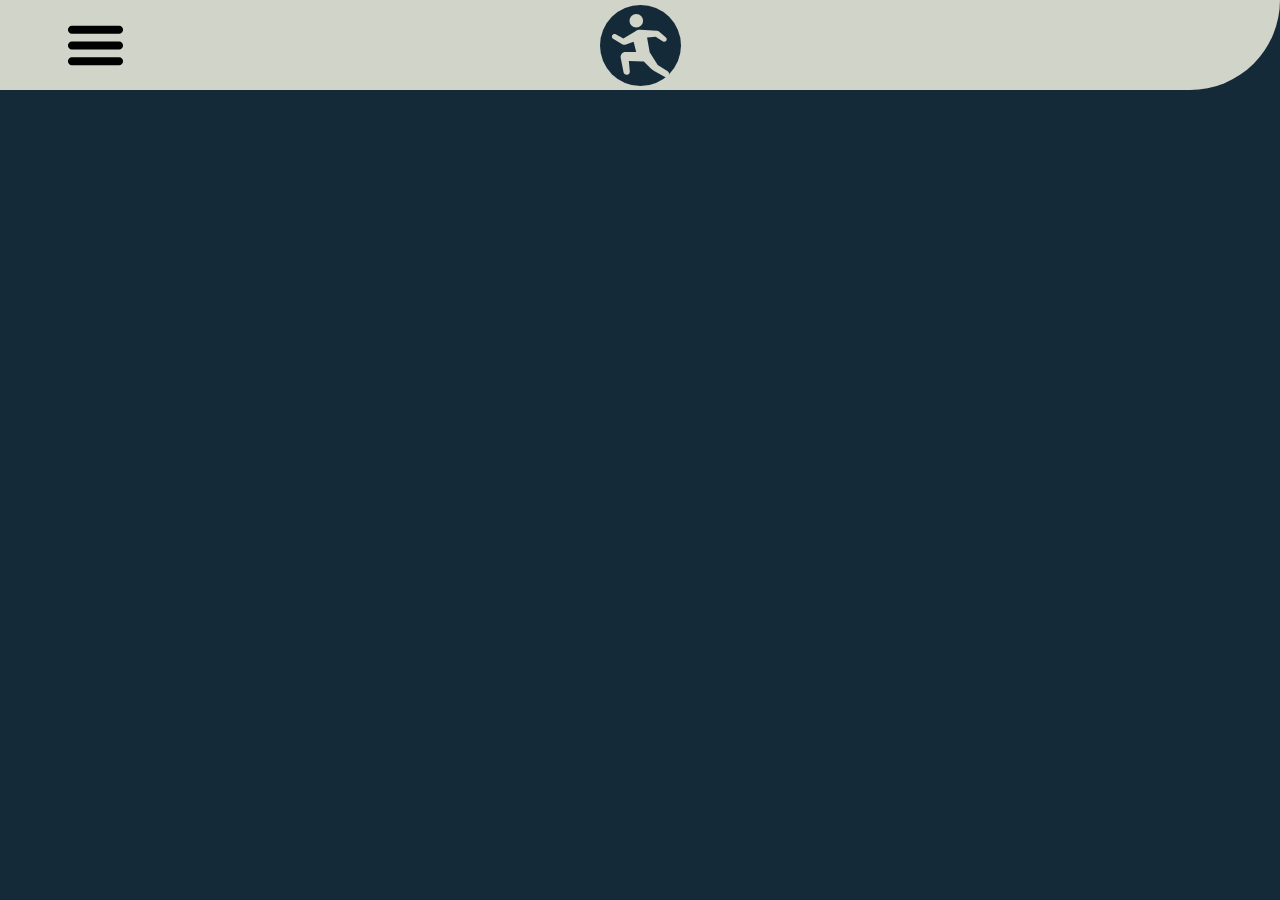
==== categorias.html @ e65a2afb "[add] navBar" ====
<!DOCTYPE html>
<html lang="en">
<head>
    <meta charset="UTF-8" />
    <meta name="viewport" content="width=device-width, initial-scale=1.0" />
    <title>Flex&Fit</title>
    <link rel="icon" href="./Assets/logo.svg">
    <link rel="stylesheet" href="./styles.css">
    <style>
        @import url('https://fonts.googleapis.com/css2?family=Inter&display=swap');
    </style>

    <!-- scripts -->
    <script defer src="./scripts.js"></script>
</head>
<body>
    <div id="header"></div>
</body>
</html>
---- styles.css ----
/* css reset */

html, body, div, span, applet, object, iframe,
h1, h2, h3, h4, h5, h6, p, blockquote, pre,
a, abbr, acronym, address, big, cite, code,
del, dfn, em, img, ins, kbd, q, s, samp,
small, strike, strong, sub, sup, tt, var,
b, u, i, center,
dl, dt, dd, ol, ul, li,
fieldset, form, label, legend,
table, caption, tbody, tfoot, thead, tr, th, td,
article, aside, canvas, details, embed, 
figure, figcaption, footer, header, hgroup, 
menu, nav, output, ruby, section, summary,
time, mark, audio, video {
	margin: 0;
	padding: 0;
	border: 0;
    font-family: "inter";
	vertical-align: baseline;
    background-color: #152A38;
}
/* HTML5 display-role reset for older browsers */
article, aside, details, figcaption, figure, 
footer, header, hgroup, menu, nav, section {
	display: block;
}
body {
	line-height: 1;
}
ol, ul {
	list-style: none;
}
blockquote, q {
	quotes: none;
}
blockquote:before, blockquote:after,
q:before, q:after {
	content: '';
	content: none;
}
table {
	border-collapse: collapse;
	border-spacing: 0;
}

/* css reset */

/* header */
header{
    display: flex;
    flex-direction: column;
    justify-content: space-between;
    height: 10vh;
    border-bottom-right-radius: 100px;
    background-color: #D1D4C9;
}
.iconContainer{
    height: 10vh;
    display: flex;
    align-items: center;
    justify-content: space-between;
    width: 90vw;
    background-color: #d1d4c900;
    padding: 0 5vw 0 5vw;
}
.openNavbar{
    display: none;
}
.logoContainer{
    height: 9vh;
    width: 9vh;
    display: flex;
    justify-content: center;
    align-items: center;
    border-radius: 100px;
}
header img{
    fill: #D1D4C9;
    background-color: #d1d4c900;
    height: 7vh;
    width: 7vh;
    cursor: pointer;
}
header img:nth-child(3){
    visibility: hidden;
}

nav{
    top: 0;
    left: 0;
    margin-top: 10vh;
    position: absolute;
    height: 60vh;
    width: 35vw;
    background-color: #D1D4C9;
    display: none;
    flex-direction: column;
    justify-content: space-around;
    align-items: center;
    border-right: 2px solid #29435C;
    border-bottom-left-radius: 100px;
}
nav div{
    display: flex;
    flex-direction: column;
    justify-content: space-between;
    background-color: #d1d4c900;
    height: 23vh;
    width: 80%;
}
nav a{
    display: flex;
    justify-content: center;
    align-items: center;
    text-decoration: none;
    border: none;
    border-radius: 20px;
    width: 80%;
    height: 10vh;
    background-color: #29435C;
    color: #D1D4C9;
    font-size: 4vh;
    cursor: pointer;
}
nav div a{
    width: 100%;
}

/* homepage */
body{
    display: flex;
    flex-direction: column;
    align-items: center;
    justify-content: center;
}
.homepageContainer{
    display: flex;
    flex-direction: column;
    justify-content: center;
    align-items: center;
    height: 90vh;
}
.homepageContainer img{
    height: 40vh;
    width: 38vh;
    background-color: #D1D4C9;
    border-radius: 10px;
    padding: 2vh;
}
.homepageContainer h1{
    width: 40vh;
    text-align: center;
    color: #D1D4C9;
    font-size: 3vh;
    font-weight: 400;
    padding: 5vh 1vh 5vh 1vh;
}
.homepageContainer button{
    border: none;
    border-radius: 20px;
    width: 42vh;
    height: 10vh;
    background-color: #29435C;
    color: #D1D4C9;
    font-size: 4vh;
    cursor: pointer;
}

/* sobre */

.aboutContainer{
    height: 90vh;
    width: 100vw;
}
footer{
    height: 10vh;
    width: 100vw;
    background-color: #D1D4C9;
    border-top-left-radius: 100px;
    position: absolute;
    bottom: 0;
    display: flex;
    flex-direction: column;
    justify-content: space-between;
    align-items: center;
}
.connectionsContainer{
    background-color: #D1D4C9;
    padding-top: 10px;
    height: 4vh;
    width: 12vw;
    display: flex;
    justify-content: space-between;
}
.connectionsContainer a{
    background-color: #D1D4C9;
}
.connectionsContainer img{
    background-color: #D1D4C9;
    height: 4vh;
}
footer h2{
    font-size: 2vh;
    padding-bottom: 10px;
    font-weight: 300;
    max-width: 80vw;
    overflow: hidden;
    white-space: nowrap;
    text-overflow: ellipsis;
    background-color: #d1d4c900;
}

/* responsividade */

@media only screen and (max-width: 800px) {
    nav{
        width: 100vw;
        height: 90vh;
        border-bottom-right-radius: 100px;
        border-bottom-left-radius: 0;
    }
    header{
        border-bottom-right-radius: 0;
    }
    footer{
        border-top-left-radius: 0;
    }
    .connectionsContainer{
        width: 50vw;
    }
}
@media only screen and (max-width: 1000px) {
    .connectionsContainer{
        width: 30vw;
    }
}
@media only screen and (min-width: 1200px) {
    nav{
        width: 30vw;
    }
}
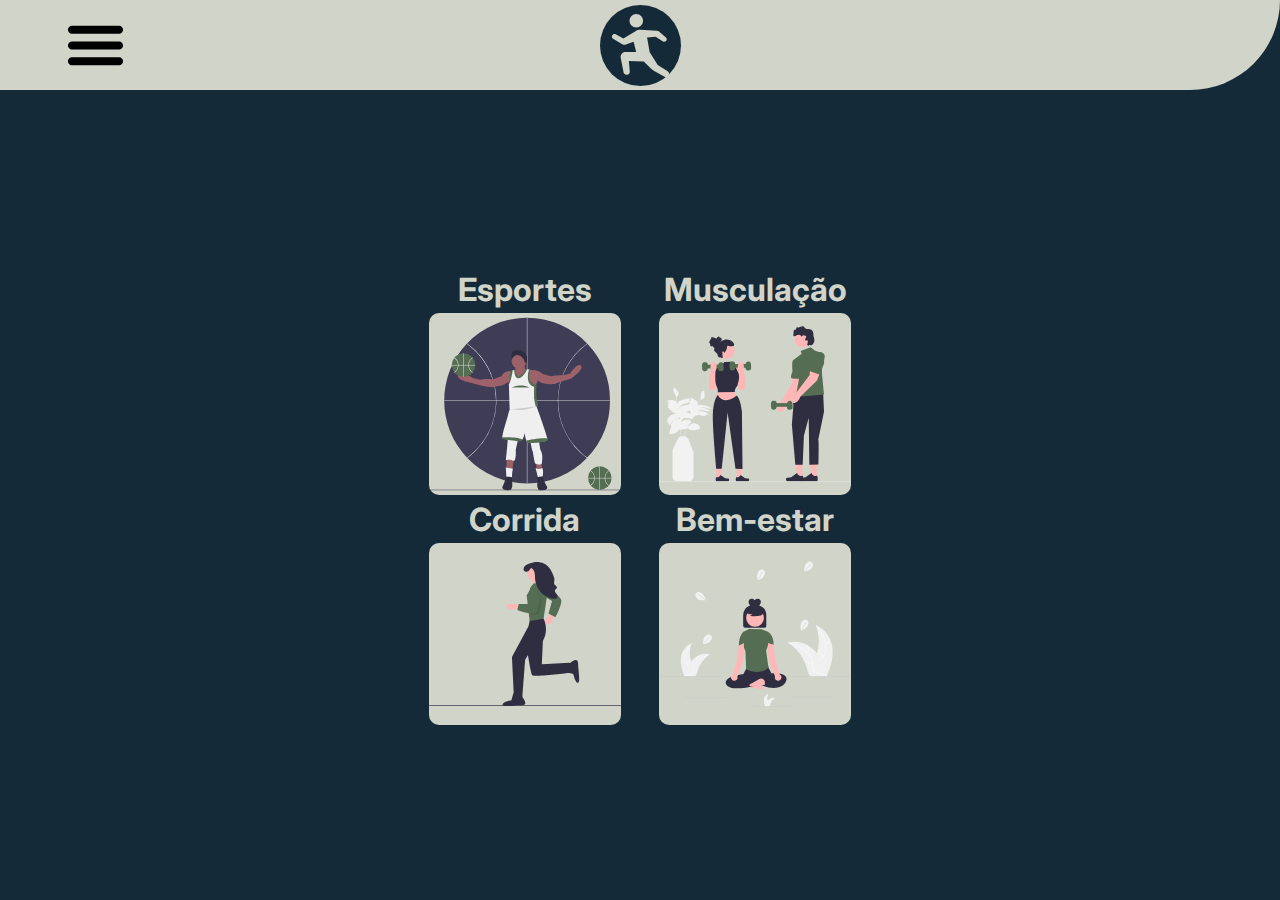
==== commit 45433f13: "[add]Categorias" ====
--- a/categorias.html
+++ b/categorias.html
@@ -15,5 +15,27 @@
 </head>
 <body>
     <div id="header"></div>
+    <div class="categoriesPageContainer">
+        <div class="categoriesContainer">
+            <div>
+                <h1>Esportes</h1>
+                <img src="./Assets/sports.svg" alt="Esportes" draggable="false">
+            </div>
+            <div>
+                <h1>Musculação</h1>
+                <img src="./Assets/gym.svg" alt="Musculação" draggable="false">
+            </div>
+        </div>
+        <div class="categoriesContainer">
+            <div>
+                <h1>Corrida</h1>
+                <img src="./Assets/run.svg" alt="Corrida" draggable="false">
+            </div>
+            <div>
+                <h1>Bem-estar</h1>
+                <img src="./Assets/meditation.svg" alt="Bem-estar" draggable="false">
+            </div>
+        </div>
+    </div>
 </body>
 </html>
--- a/styles.css
+++ b/styles.css
@@ -6,7 +6,7 @@
 del, dfn, em, img, ins, kbd, q, s, samp,
 small, strike, strong, sub, sup, tt, var,
 b, u, i, center,
-dl, dt, dd, ol, ul, li,
+dl, dt, dd, ol, li,
 fieldset, form, label, legend,
 table, caption, tbody, tfoot, thead, tr, th, td,
 article, aside, canvas, details, embed, 
@@ -28,9 +28,6 @@
 body {
 	line-height: 1;
 }
-ol, ul {
-	list-style: none;
-}
 blockquote, q {
 	quotes: none;
 }
@@ -167,9 +164,55 @@
     cursor: pointer;
 }
 
+/* categorias */
+
+.categoriesPageContainer{
+    height: 90vh;
+    width: 100vw;
+    display: flex;
+    flex-direction: column;
+    justify-content: center;
+    align-items: center;
+    user-select: none;
+}
+.categoriesPageContainer h1{
+    font-family: "inter";
+    font-size: 2.5vw;
+    width: 16vw;
+    padding-top: 1vh;
+    padding-bottom: 1vh;
+    color: #D1D4C9;
+    overflow: hidden;
+    white-space: nowrap;
+    text-overflow: ellipsis;
+    text-align: center;
+}
+.categoriesContainer{
+    display: flex;
+    justify-content: space-between;
+    width: 34vw;
+    height: 18vw;
+}
+.categoriesContainer div{
+    display: flex;
+    flex-direction: column;
+    align-items: center;
+}
+.categoriesContainer img{
+    background-color: #D1D4C9;
+    border-radius: 10px;
+    height: 15vw;
+    width: 15vw;
+    cursor: pointer;
+    -webkit-user-drag: none;
+}
+
 /* sobre */
 
 .aboutContainer{
+    display: flex;
+    flex-direction: column;
+    align-items: center;
     height: 90vh;
     width: 100vw;
 }
@@ -210,7 +253,15 @@
     text-overflow: ellipsis;
     background-color: #d1d4c900;
 }
-
+.textContainer{
+    height: 70vh;
+    width: 90vw;
+    margin: 5vh 0 5vh 0;
+}
+.textContainer h1,p,li{
+    color: #D1D4C9;
+    padding: 1vh 0 1vh 0;
+}
 /* responsividade */
 
 @media only screen and (max-width: 800px) {
@@ -228,6 +279,20 @@
     }
     .connectionsContainer{
         width: 50vw;
+    } 
+    .categoriesContainer{
+        display: flex;
+        justify-content: space-between;
+        width: 80vw;
+        height: 50vw;
+    }
+    .categoriesContainer h1{
+        font-size: 4vw;
+        width: 25vw;
+    }
+    .categoriesContainer img{
+        height: 35vw;
+        width: 35vw;
     }
 }
 @media only screen and (max-width: 1000px) {
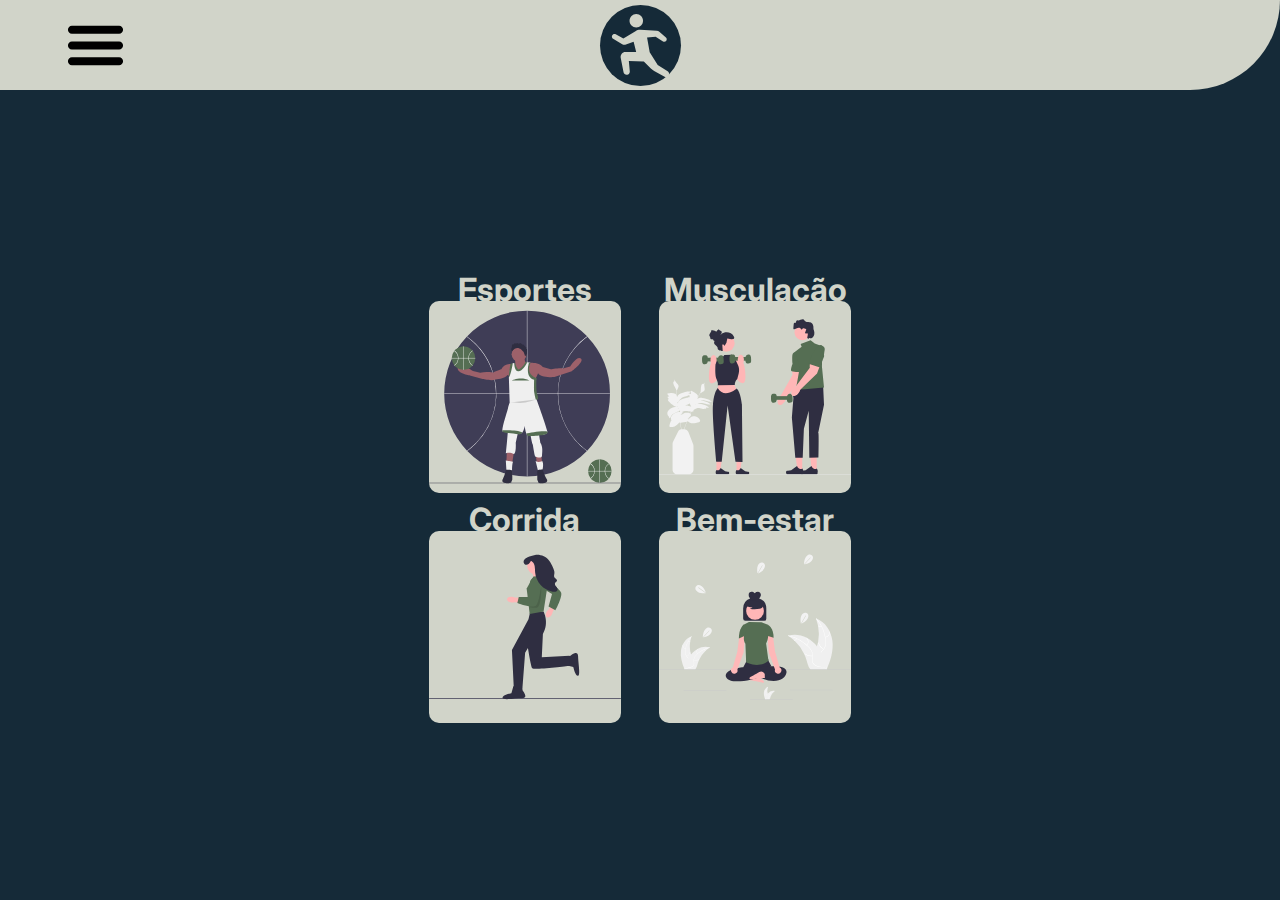
==== commit cd040922: "[add]Término de site" ====
--- a/categorias.html
+++ b/categorias.html
@@ -19,21 +19,21 @@
         <div class="categoriesContainer">
             <div>
                 <h1>Esportes</h1>
-                <img src="./Assets/sports.svg" alt="Esportes" draggable="false">
+                <a href="./dinamico.html"><img src="./Assets/sports.svg" alt="Esportes" draggable="false"></a>
             </div>
             <div>
                 <h1>Musculação</h1>
-                <img src="./Assets/gym.svg" alt="Musculação" draggable="false">
+                <a href="./dinamico.html"><img src="./Assets/gym.svg" alt="Musculação" draggable="false"></a>
             </div>
         </div>
         <div class="categoriesContainer">
             <div>
                 <h1>Corrida</h1>
-                <img src="./Assets/run.svg" alt="Corrida" draggable="false">
+                <a href="./estatico.html"><img src="./Assets/run.svg" alt="Corrida" draggable="false"></a>
             </div>
             <div>
                 <h1>Bem-estar</h1>
-                <img src="./Assets/meditation.svg" alt="Bem-estar" draggable="false">
+                <a href="./estatico.html"><img src="./Assets/meditation.svg" alt="Bem-estar" draggable="false"></a>
             </div>
         </div>
     </div>
--- a/styles.css
+++ b/styles.css
@@ -239,6 +239,9 @@
 .connectionsContainer a{
     background-color: #D1D4C9;
 }
+a{
+    color: #D1D4C9;
+}
 .connectionsContainer img{
     background-color: #D1D4C9;
     height: 4vh;
@@ -262,6 +265,48 @@
     color: #D1D4C9;
     padding: 1vh 0 1vh 0;
 }
+
+/* paginas */
+
+.infoContainer{
+    height: 80vh;
+    width: 90vw;
+    overflow-y: scroll;
+}
+
+.infoContainer h1{
+    color: #D1D4C9;
+    padding-top: 3vh;
+}
+
+.infoContainer h1::before{
+    content:"•";
+}
+
+.infoContainer h2{
+    color: #D1D4C9;
+    padding: 2vh 0 2vh 0;
+}
+
+.infoContainer h3{
+    color: #D1D4C9;
+}
+
+.infoContainer p{
+    font-family: "arial";
+    font-style: italic;
+    padding-bottom: 3vh;
+}
+
+
+* {
+  scrollbar-width: thin;
+}
+
+*::-webkit-scrollbar {
+  width: 12px;
+}
+
 /* responsividade */
 
 @media only screen and (max-width: 800px) {
